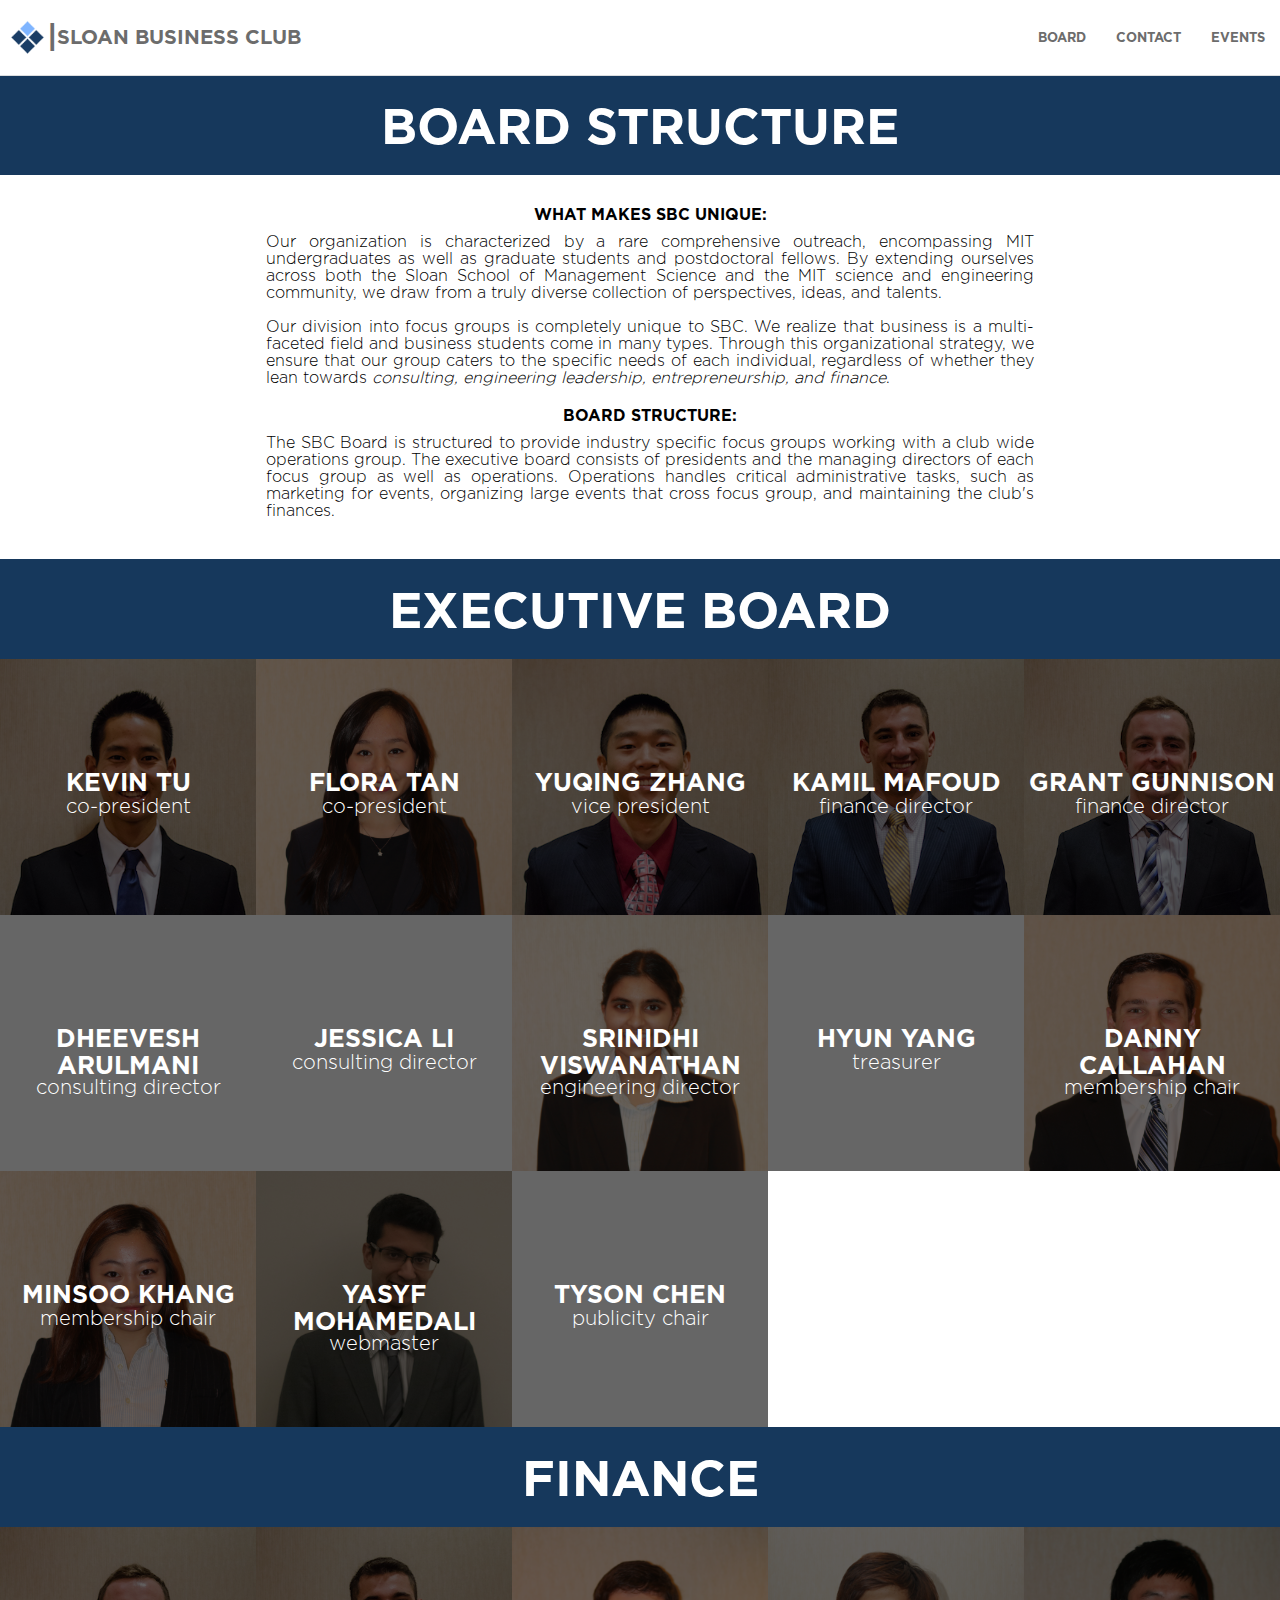
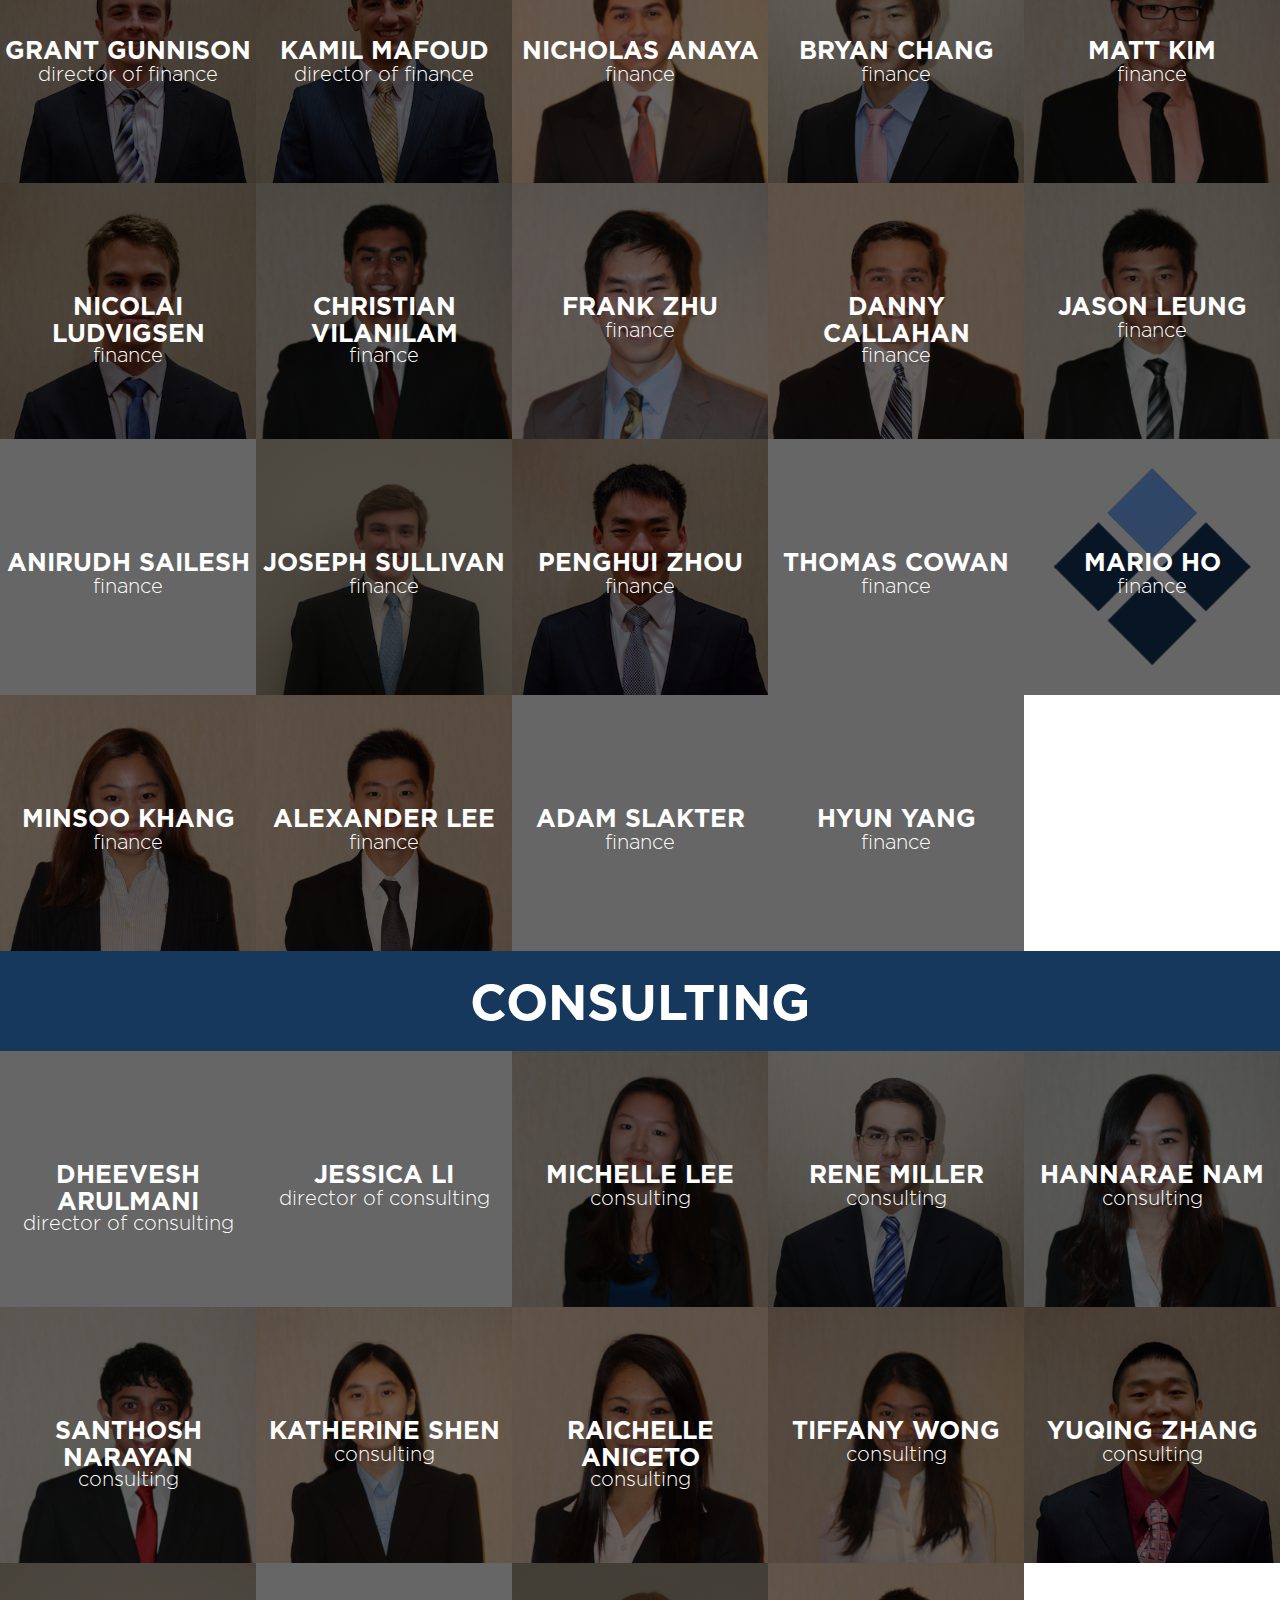
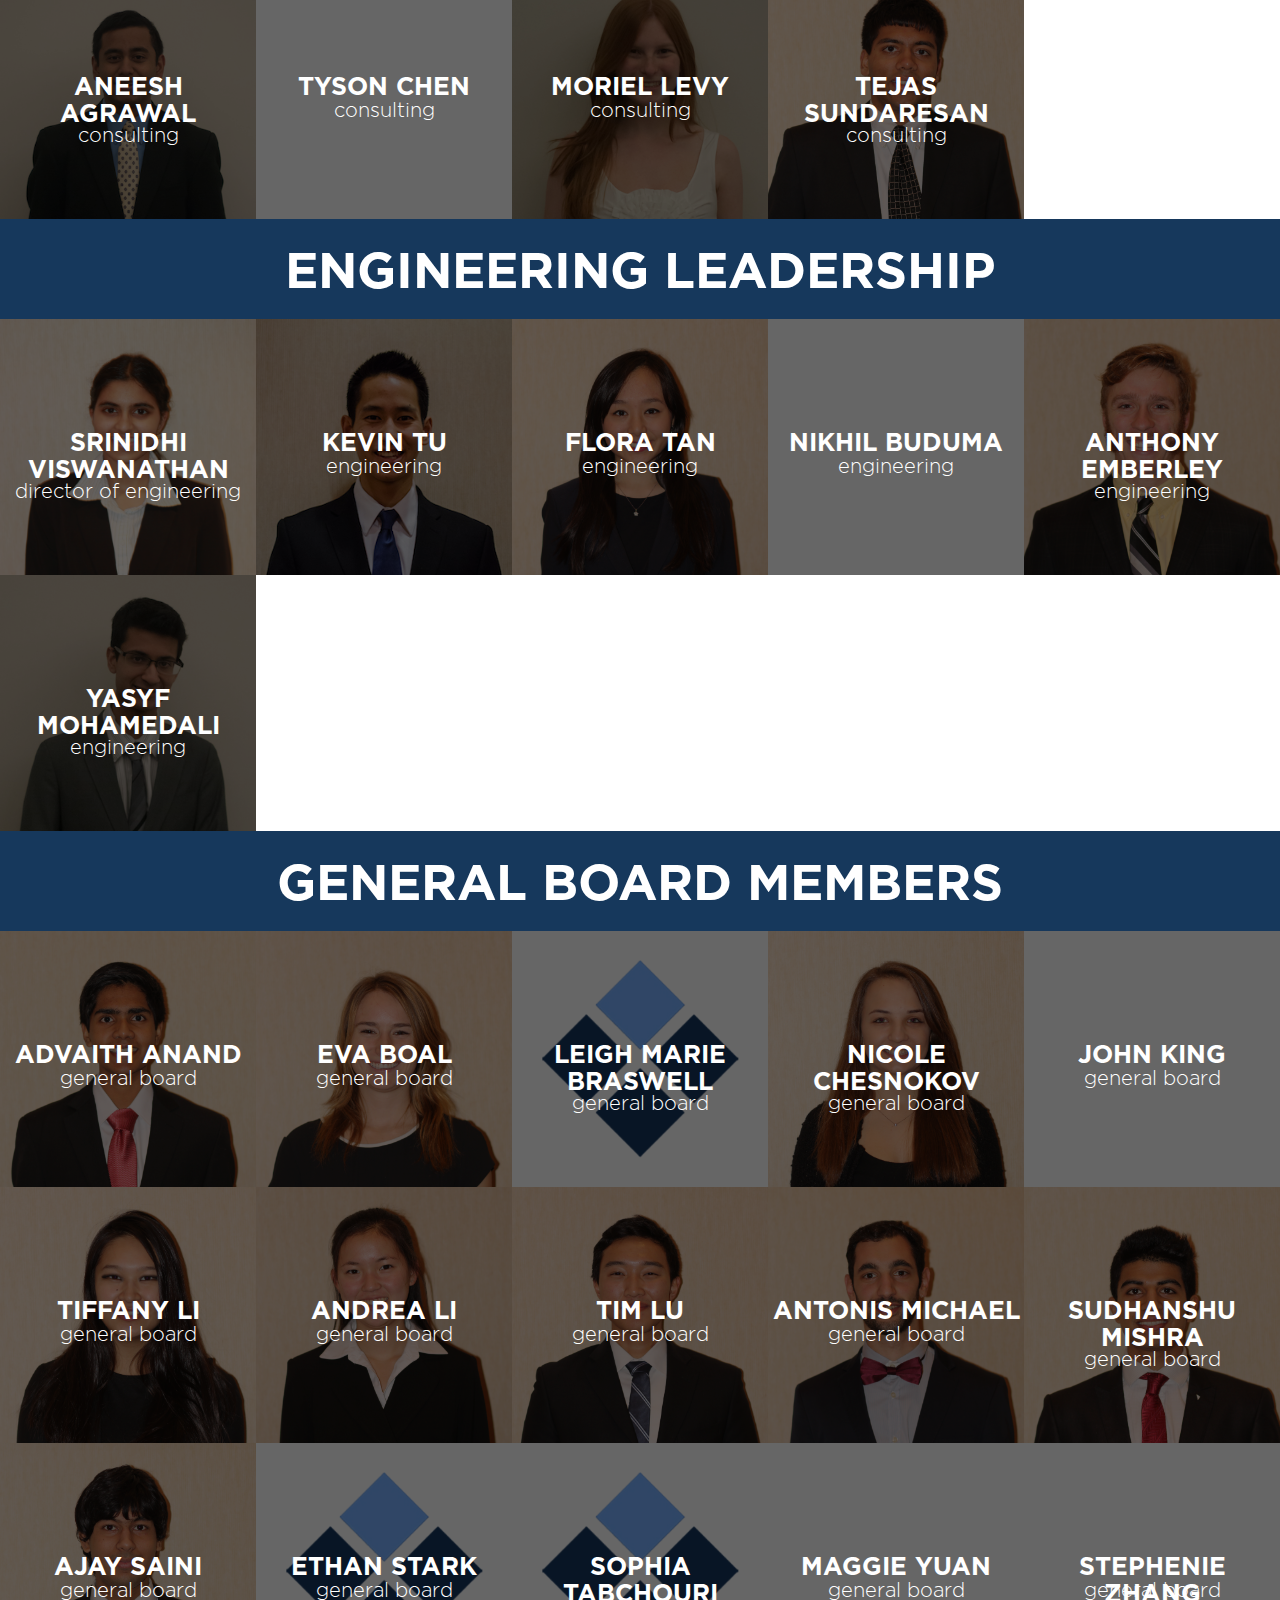
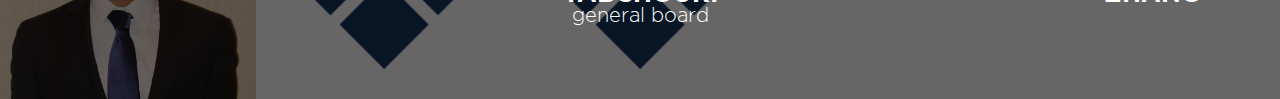
==== board.html @ e45f5803 "initial commit of static website" ====
<html>
  <head>
    <title>mitsbc | Board</title>
    <link rel="stylesheet" type="text/css" href="resources/css/all.css" />
    <link rel="stylesheet" type="text/css" href="resources/css/board.css" />
    <script src="resources/js/jquery-1.11.0.min.js" type="text/javascript"></script>
    <script src="resources/js/jquery.easing.1.3.js" type="text/javascript"></script>
    <script src="resources/js/freewall.js" type="text/javascript"></script>
    <script src="resources/js/index.js" type="text/javascript"></script>
  </head>
  <body>
    <div class="navbar">
      <div class="navbar-left">
        <div class="navbar-logo">
          <a href="index.html" class="home-nav-link"><img id="logo" src="resources/media/logo/SBC-Logo-Light-Square.png"/></a>
        </div>
        <div class="navbar-title" class="home-nav-link">
          <a href="index.html" class="home-nav-link"><div class="navbar-tall">|</div>SLOAN BUSINESS CLUB</a>
        </div>
      </div>
      <div class="navbar-right">
        <div class="nav-link">
          <a href="events.html">EVENTS</a>
        </div>
        <div class="nav-link">
          <a href="index.html" class="contact-nav-link-redirect">CONTACT</a>
        </div>
        <div class="nav-link">
          <a href="#">BOARD</a>
        </div>
      </div>
    </div>
  
    <div class="board">
      <div class="board-content">
        <div class="board-section"> <!-- BEGIN BOARD SECION -->
          <div class="board-section-header">
            BOARD STRUCTURE
          </div>
          <div class="board-overview">
            <div class="board-overview-container">
              <div class="board-overview-content">
                WHAT MAKES SBC UNIQUE: 
                <div class="board-overview-text">                    
                  Our organization is characterized by a rare comprehensive outreach, encompassing MIT undergraduates as well as graduate students and postdoctoral fellows. By extending ourselves across both the Sloan School of Management Science and the MIT science and engineering community, we draw from a truly diverse collection of perspectives, ideas, and talents. <br><br>

                  Our division into focus groups is completely unique to SBC. We realize that business is a multi-faceted field and business students come in many types. Through this organizational strategy, we ensure that our group caters to the specific needs of each individual, regardless of whether they lean towards <i>consulting, engineering leadership, entrepreneurship, and finance</i>.
                </div>
              </div>
              <div class="board-overview-content">
                BOARD STRUCTURE:
                <div class="board-overview-text">
                  The SBC Board is structured to provide industry specific focus groups working with a club wide operations group. The executive board consists of presidents and the managing directors of each focus group as well as operations. Operations handles critical administrative tasks, such as marketing for events, organizing large events that cross focus group, and maintaining the club's finances.
                </div>
              </div>
              <div class="board-overview-left">
                
              </div>
              <div class="board-overview-right">
                
              </div>              
            </div>
          </div>
        </div> <!-- END BOARD SECION -->

        <div class="board-section"> <!-- BEGIN BOARD SECION [EXEC]-->
          <div class="board-section-header">
            EXECUTIVE BOARD
          </div>
          <div class="board-section-pictures section1">
            <div class="exec-photo photo-s1-1">
              <div class="dark-overlay"></div>
              <div class="exec-name">
                KEVIN TU
              </div>
              <div class="exec-position">
                co-president
              </div>
            </div>
            <div class="exec-photo photo-s1-2">
              <div class="dark-overlay"></div>
              <div class="exec-name">
                FLORA TAN
              </div>
              <div class="exec-position">
                co-president
              </div>
            </div>
            <div class="exec-photo photo-s1-3">
              <div class="dark-overlay"></div>
              <div class="exec-name">
                YUQING ZHANG
              </div>
              <div class="exec-position">
                vice president
              </div>
            </div>
            <div class="exec-photo photo-s1-4">
              <div class="dark-overlay"></div>
              <div class="exec-name">
                KAMIL MAFOUD
              </div>
              <div class="exec-position">
                finance director
              </div>
            </div>
            <div class="exec-photo photo-s1-5">
              <div class="dark-overlay"></div>
              <div class="exec-name">
                GRANT GUNNISON
              </div>
              <div class="exec-position">
                finance director
              </div>
            </div>
            <div class="exec-photo photo-s1-6">
              <div class="dark-overlay"></div>
              <div class="exec-name">
                DHEEVESH ARULMANI
              </div>
              <div class="exec-position exec-position-long">
                consulting director
              </div>
            </div>
            <div class="exec-photo photo-s1-7">
              <div class="dark-overlay"></div>
              <div class="exec-name">
                JESSICA LI
              </div>
              <div class="exec-position">
                consulting director
              </div>
            </div>
            <div class="exec-photo photo-s1-8">
              <div class="dark-overlay"></div>
              <div class="exec-name">
                SRINIDHI VISWANATHAN
              </div>
              <div class="exec-position exec-position-long">
                engineering director
              </div>
            </div>
            <div class="exec-photo photo-s1-9">
              <div class="dark-overlay"></div>
              <div class="exec-name">
                HYUN YANG
              </div>
              <div class="exec-position">
                treasurer
              </div>
            </div>
            <div class="exec-photo photo-s1-10">
              <div class="dark-overlay"></div>
              <div class="exec-name">
                DANNY CALLAHAN
              </div>
              <div class="exec-position exec-position-long">
                membership chair
              </div>
            </div>
            <div class="exec-photo photo-s1-11">
              <div class="dark-overlay"></div>
              <div class="exec-name">
                MINSOO KHANG
              </div>
              <div class="exec-position">
                membership chair
              </div>
            </div>
            <div class="exec-photo photo-s1-12">
              <div class="dark-overlay"></div>
              <div class="exec-name">
                YASYF MOHAMEDALI
              </div>
              <div class="exec-position exec-position-long">
                webmaster
              </div>
            </div>
            <div class="exec-photo photo-s1-13">
              <div class="dark-overlay"></div>
              <div class="exec-name">
                TYSON CHEN
              </div>
              <div class="exec-position">
                publicity chair
              </div>
            </div>
          </div>
        </div> <!-- END BOARD SECION [EXEC]-->

        <div class="board-section"> <!-- BEGIN BOARD SECION [FINANCE]-->
          <div class="board-section-header">
            FINANCE
          </div>
          <div class="board-section-pictures section2">
            <div class="exec-photo photo-s2-1">
              <div class="dark-overlay"></div>
              <div class="exec-name">
                GRANT GUNNISON
              </div>
              <div class="exec-position">
                director of finance
              </div>
            </div>
            <div class="exec-photo photo-s2-2">
              <div class="dark-overlay"></div>
              <div class="exec-name">
                KAMIL MAFOUD
              </div>
              <div class="exec-position">
                director of finance
              </div>
            </div>
            <div class="exec-photo photo-s2-3">
              <div class="dark-overlay"></div>
              <div class="exec-name">
                NICHOLAS ANAYA
              </div>
              <div class="exec-position">
                finance
              </div>
            </div>
            <div class="exec-photo photo-s2-4">
              <div class="dark-overlay"></div>
              <div class="exec-name">
                BRYAN CHANG
              </div>
              <div class="exec-position">
                finance
              </div>
            </div>
            <div class="exec-photo photo-s2-5">
              <div class="dark-overlay"></div>
              <div class="exec-name">
                MATT KIM
              </div>
              <div class="exec-position">
                finance
              </div>
            </div>
            <div class="exec-photo photo-s2-6">
              <div class="dark-overlay"></div>
              <div class="exec-name">
                NICOLAI LUDVIGSEN
              </div>
              <div class="exec-position exec-position-long">
                finance
              </div>
            </div>
            <div class="exec-photo photo-s2-7">
              <div class="dark-overlay"></div>
              <div class="exec-name">
                CHRISTIAN VILANILAM
              </div>
              <div class="exec-position exec-position-long">
                finance
              </div>
            </div>
            <div class="exec-photo photo-s2-8">
              <div class="dark-overlay"></div>
              <div class="exec-name">
                FRANK ZHU
              </div>
              <div class="exec-position">
                finance
              </div>
            </div>
            <div class="exec-photo photo-s2-9">
              <div class="dark-overlay"></div>
              <div class="exec-name">
                DANNY CALLAHAN
              </div>
              <div class="exec-position exec-position-long">
                finance
              </div>
            </div>
            <div class="exec-photo photo-s2-10">
              <div class="dark-overlay"></div>
              <div class="exec-name">
                JASON LEUNG
              </div>
              <div class="exec-position">
                finance
              </div>
            </div>
            <div class="exec-photo photo-s2-11">
              <div class="dark-overlay"></div>
              <div class="exec-name">
                ANIRUDH SAILESH
              </div>
              <div class="exec-position">
                finance
              </div>
            </div>
            <div class="exec-photo photo-s2-12">
              <div class="dark-overlay"></div>
              <div class="exec-name">
                JOSEPH SULLIVAN
              </div>
              <div class="exec-position">
                finance
              </div>
            </div>
            <div class="exec-photo photo-s2-13">
              <div class="dark-overlay"></div>
              <div class="exec-name">
                PENGHUI ZHOU
              </div>
              <div class="exec-position">
                finance
              </div>
            </div>
            <div class="exec-photo photo-s2-14">
              <div class="dark-overlay"></div>
              <div class="exec-name">
                THOMAS COWAN
              </div>
              <div class="exec-position">
                finance
              </div>
            </div>
            <div class="exec-photo photo-s2-15">
              <div class="dark-overlay"></div>
              <div class="exec-name">
                MARIO HO
              </div>
              <div class="exec-position">
                finance
              </div>
            </div>
            <div class="exec-photo photo-s2-16">
              <div class="dark-overlay"></div>
              <div class="exec-name">
                MINSOO KHANG
              </div>
              <div class="exec-position">
                finance
              </div>
            </div>
            <div class="exec-photo photo-s2-17">
              <div class="dark-overlay"></div>
              <div class="exec-name">
                ALEXANDER LEE
              </div>
              <div class="exec-position">
                finance
              </div>
            </div>
            <div class="exec-photo photo-s2-18">
              <div class="dark-overlay"></div>
              <div class="exec-name">
                ADAM SLAKTER
              </div>
              <div class="exec-position">
                finance
              </div>
            </div>
            <div class="exec-photo photo-s2-19">
              <div class="dark-overlay"></div>
              <div class="exec-name">
                HYUN YANG
              </div>
              <div class="exec-position">
                finance
              </div>
            </div>

          </div>
        </div> <!-- END BOARD SECION [FINANCE]-->

        <div class="board-section"> <!-- BEGIN BOARD SECION [CONSULTING]-->
          <div class="board-section-header">
            CONSULTING
          </div>
          <div class="board-section-pictures section3">
            <div class="exec-photo photo-s3-1">
              <div class="dark-overlay"></div>
              <div class="exec-name">
                DHEEVESH ARULMANI
              </div>
              <div class="exec-position exec-position-long">
                director of consulting
              </div>
            </div>
            <div class="exec-photo photo-s3-2">
              <div class="dark-overlay"></div>
              <div class="exec-name">
                JESSICA LI
              </div>
              <div class="exec-position">
                director of consulting
              </div>
            </div>
            <div class="exec-photo photo-s3-3">
              <div class="dark-overlay"></div>
              <div class="exec-name">
                MICHELLE LEE
              </div>
              <div class="exec-position">
                consulting
              </div>
            </div>
            <div class="exec-photo photo-s3-4">
              <div class="dark-overlay"></div>
              <div class="exec-name">
                RENE MILLER
              </div>
              <div class="exec-position">
                consulting
              </div>
            </div>
            <div class="exec-photo photo-s3-5">
              <div class="dark-overlay"></div>
              <div class="exec-name">
                HANNARAE NAM
              </div>
              <div class="exec-position">
                consulting
              </div>
            </div>
            <div class="exec-photo photo-s3-6">
              <div class="dark-overlay"></div>
              <div class="exec-name">
                SANTHOSH NARAYAN
              </div>
              <div class="exec-position exec-position-long">
                consulting
              </div>
            </div>
            <div class="exec-photo photo-s3-7">
              <div class="dark-overlay"></div>
              <div class="exec-name">
                KATHERINE SHEN
              </div>
              <div class="exec-position">
                consulting
              </div>
            </div>
            <div class="exec-photo photo-s3-8">
              <div class="dark-overlay"></div>
              <div class="exec-name">
                RAICHELLE ANICETO
              </div>
              <div class="exec-position exec-position-long">
                consulting
              </div>
            </div>
            <div class="exec-photo photo-s3-9">
              <div class="dark-overlay"></div>
              <div class="exec-name">
                TIFFANY WONG
              </div>
              <div class="exec-position">
                consulting
              </div>
            </div>
            <div class="exec-photo photo-s3-10">
              <div class="dark-overlay"></div>
              <div class="exec-name">
                YUQING ZHANG
              </div>
              <div class="exec-position">
                consulting
              </div>
            </div>
            <div class="exec-photo photo-s3-11">
              <div class="dark-overlay"></div>
              <div class="exec-name">
                ANEESH AGRAWAL
              </div>
              <div class="exec-position exec-position-long">
                consulting
              </div>
            </div>
            <div class="exec-photo photo-s3-12">
              <div class="dark-overlay"></div>
              <div class="exec-name">
                TYSON CHEN
              </div>
              <div class="exec-position">
                consulting
              </div>
            </div>
            <div class="exec-photo photo-s3-13">
              <div class="dark-overlay"></div>
              <div class="exec-name">
                MORIEL LEVY
              </div>
              <div class="exec-position">
                consulting
              </div>
            </div>
            <div class="exec-photo photo-s3-14">
              <div class="dark-overlay"></div>
              <div class="exec-name">
                TEJAS SUNDARESAN
              </div>
              <div class="exec-position exec-position-long">
                consulting
              </div>
            </div>
          </div>
        </div> <!-- END BOARD SECION [CONSULTING]-->

        <div class="board-section"> <!-- BEGIN BOARD SECION [ENGINEERING]-->
          <div class="board-section-header">
            ENGINEERING LEADERSHIP
          </div>
          <div class="board-section-pictures section4">
            <div class="exec-photo photo-s4-1">
              <div class="dark-overlay"></div>
              <div class="exec-name">
                SRINIDHI VISWANATHAN
              </div>
              <div class="exec-position exec-position-long">
                director of engineering
              </div>
            </div>
            <div class="exec-photo photo-s4-2">
              <div class="dark-overlay"></div>
              <div class="exec-name">
                KEVIN TU
              </div>
              <div class="exec-position">
                engineering
              </div>
            </div>
            <div class="exec-photo photo-s4-3">
              <div class="dark-overlay"></div>
              <div class="exec-name">
                FLORA TAN
              </div>
              <div class="exec-position">
                engineering
              </div>
            </div>
            <div class="exec-photo photo-s4-4">
              <div class="dark-overlay"></div>
              <div class="exec-name">
                NIKHIL BUDUMA
              </div>
              <div class="exec-position">
                engineering
              </div>
            </div>
            <div class="exec-photo photo-s4-5">
              <div class="dark-overlay"></div>
              <div class="exec-name">
                ANTHONY EMBERLEY
              </div>
              <div class="exec-position exec-position-long">
                engineering
              </div>
            </div>
            <div class="exec-photo photo-s4-6">
              <div class="dark-overlay"></div>
              <div class="exec-name">
                YASYF MOHAMEDALI
              </div>
              <div class="exec-position exec-position-long">
                engineering
              </div>
            </div>
          </div>
        </div> <!-- END BOARD SECION [ENGINEERING]-->

        <div class="board-section"> <!-- BEGIN BOARD SECION [FRESHMEN]-->
          <div class="board-section-header">
            GENERAL BOARD MEMBERS
          </div>
          <div class="board-section-pictures section5">
            <div class="exec-photo photo-s5-1">
              <div class="dark-overlay"></div>
              <div class="exec-name">
                ADVAITH ANAND
              </div>
              <div class="exec-position">
                general board
              </div>
            </div>
            <div class="exec-photo photo-s5-2">
              <div class="dark-overlay"></div>
              <div class="exec-name">
                EVA BOAL
              </div>
              <div class="exec-position">
                general board
              </div>
            </div>
            <div class="exec-photo photo-s5-3">
              <div class="dark-overlay"></div>
              <div class="exec-name">
                LEIGH MARIE BRASWELL
              </div>
              <div class="exec-position exec-position-long">
                general board
              </div>
            </div>
            <div class="exec-photo photo-s5-4">
              <div class="dark-overlay"></div>
              <div class="exec-name">
                NICOLE CHESNOKOV
              </div>
              <div class="exec-position exec-position-long">
                general board
              </div>
            </div>
            <div class="exec-photo photo-s5-5">
              <div class="dark-overlay"></div>
              <div class="exec-name">
                JOHN KING
              </div>
              <div class="exec-position">
                general board
              </div>
            </div>
            <div class="exec-photo photo-s5-6">
              <div class="dark-overlay"></div>
              <div class="exec-name">
                TIFFANY LI
              </div>
              <div class="exec-position">
                general board
              </div>
            </div>
            <div class="exec-photo photo-s5-7">
              <div class="dark-overlay"></div>
              <div class="exec-name">
                ANDREA LI
              </div>
              <div class="exec-position">
                general board
              </div>
            </div>
            <div class="exec-photo photo-s5-8">
              <div class="dark-overlay"></div>
              <div class="exec-name">
                TIM LU
              </div>
              <div class="exec-position">
                general board
              </div>
            </div>
            <div class="exec-photo photo-s5-9">
              <div class="dark-overlay"></div>
              <div class="exec-name">
                ANTONIS MICHAEL
              </div>
              <div class="exec-position">
                general board
              </div>
            </div>
            <div class="exec-photo photo-s5-10">
              <div class="dark-overlay"></div>
              <div class="exec-name">
                SUDHANSHU MISHRA
              </div>
              <div class="exec-position exec-position-long">
                general board
              </div>
            </div>
            <div class="exec-photo photo-s5-11">
              <div class="dark-overlay"></div>
              <div class="exec-name">
                AJAY SAINI
              </div>
              <div class="exec-position">
                general board
              </div>
            </div>
            <div class="exec-photo photo-s5-12">
              <div class="dark-overlay"></div>
              <div class="exec-name">
                ETHAN STARK
              </div>
              <div class="exec-position">
                general board
              </div>
            </div>
            <div class="exec-photo photo-s5-13">
              <div class="dark-overlay"></div>
              <div class="exec-name">
                SOPHIA TABCHOURI
              </div>
              <div class="exec-position exec-position-long">
                general board
              </div>
            </div>
            <div class="exec-photo photo-s5-14">
              <div class="dark-overlay"></div>
              <div class="exec-name">
                MAGGIE YUAN
              </div>
              <div class="exec-position">
                general board
              </div>
            </div>
            <div class="exec-photo photo-s5-15">
              <div class="dark-overlay"></div>
              <div class="exec-name">
                STEPHENIE ZHANG
              </div>
              <div class="exec-position">
                general board
              </div>
            </div>
          </div>
        </div> <!-- END BOARD SECION [FRESHMEN]-->

      </div>
    </div>

    <script type = "text/javascript">
      var wall1 = new freewall("div.section1");
      wall1.reset({
        selector: '.exec-photo',
        animate: true,
        cellW: 250,
        cellH: 250,
        gutterX: 0,
        gutterY: 0,
        onResize: function() {
          wall1.refresh();
        }
      });
      wall1.fitWidth();
      
      var wall2 = new freewall("div.section2");
      wall2.reset({
        selector: '.exec-photo',
        animate: true,
        cellW: 250,
        cellH: 250,
        gutterX: 0,
        gutterY: 0,
        onResize: function() {
          wall2.refresh();
        }
      });
      wall2.fitWidth();

      var wall3 = new freewall("div.section3");
      wall3.reset({
        selector: '.exec-photo',
        animate: true,
        cellW: 250,
        cellH: 250,
        gutterX: 0,
        gutterY: 0,
        onResize: function() {
          wall3.refresh();
        }
      });
      wall3.fitWidth();

      var wall4 = new freewall("div.section4");
      wall4.reset({
        selector: '.exec-photo',
        animate: true,
        cellW: 250,
        cellH: 250,
        gutterX: 0,
        gutterY: 0,
        onResize: function() {
          wall4.refresh();
        }
      });
      wall4.fitWidth();

      var wall5 = new freewall("div.section5");
      wall5.reset({
        selector: '.exec-photo',
        animate: true,
        cellW: 250,
        cellH: 250,
        gutterX: 0,
        gutterY: 0,
        onResize: function() {
          wall5.refresh();
        }
      });
      wall5.fitWidth();

      // for scroll bar appear;
      $(window).trigger("resize");
    </script>

  </body>
</html>
---- resources/css/all.css ----
@font-face {
  font-family: Gotham-Bold;
  src: url("../fonts/Gotham/GothamHTF-Bold.otf") format("opentype");
}
@font-face {
  font-family: Gotham-Light;
  src: url("../fonts/Gotham/GothamHTF-Light.otf") format("opentype");
}
@font-face {
  font-family: Gotham-Thin;
  src: url("../fonts/Gotham/GothamHTF-Thin.otf") format("opentype");
}
@font-face {
  font-family: Raleway;
  font-style: normal;
  font-weight: 100;
  src: local('Raleway Thin'), local('Raleway-Thin'), url(http://themes.googleusercontent.com/static/fonts/raleway/v7/RJMlAoFXXQEzZoMSUteGWLO3LdcAZYWl9Si6vvxL-qU.woff) format('woff');
}

body {
  margin: 0;
  padding: 0;
  font-family: 'Gotham-Bold';
}

a {
  text-decoration: none;
}

div.navbar {
  position: fixed;
  height: 75px;
  width: 100%;
  min-width: 700px;

  background-color: #fff;
  opacity: 0.95;

  border-bottom: 1px solid #E6E6E6;

  z-index: 100;
}
div.navbar-logo {
  height: 60px;
  float: left;
  box-sizing: border-box;
  padding-top: 20px;
  padding-right: 10px;
  padding-left: 10px;
}
#logo{
  height: 35px;
}
div.navbar-title {
  height: 60px;
  float: left;
  font-size: 20px;
  padding-top: 25px;
}

div.navbar-title a {
  color: #656565;
}
div.navbar-tall {
  float:left;
  font-size: 30px;
  margin-top: -6px;
  margin-left: -8px;
}
div.nav-link {
  height: 75px;
  float: right;
  padding: 37.5px 15px 0px 15px;
  margin-top: -7.5px;
  font-size:13px;
}
div.nav-link a {
  color: #656565;
}
div.nav-link a:hover {
  opacity: 0.7
}


/* FONT DECLARATIONS */ 
div.home-subtext, div.welcome-subtext, div.exec-position, div.board-overview-text, div.announcement-content{
  font-family: 'Gotham-Light'
}
---- resources/css/board.css ----
div.board {
	position: relative;
  height: 100%;
  width: 100%;
  min-width: 700px;
/*  background-image: url('../media/images/temp_background1.jpg');
  background-size: cover;*/
}
div.board-content {
	position: relative;
	padding-top: 75px;

}
div.board-left{
	float:left;
	width:100%;
}
div.board-right{
	position: fixed;
	float:left;
	right:0px;
	width: 25%;
	background-color: #E6E6E6;
	height: 100%;
	min-width: 300px;
	opacity: 0.8;
	display:none;
}

div.board-section-header {
	height: 100px;
	width: 100%;
	text-align: center;
	background-color: #16385C;
	color:white;
	line-height: 100px;
	font-size: 50px;
}

div.board-section-pictures {
	width: 100%;
}

div.board-overview {
  color:black;
	width: 100%;
	padding: 0px;
}

div.board-overview-container{
  position: relative;
  padding-top: 20px;
  padding-bottom: 30px;
}

div.board-overview-left{
	width: 50%;
}
div.board-overview-right{
	width:50%;
  left:50%;
}
div.board-overview-content{
  position: relative;
	padding:10px;
  width:60%;
  left:20%;
  text-align: center;
}

div.board-overview-text{
	padding-top: 10px;
  text-align: justify;
}





div.exec-photo {
  width: 250px;
  height: 250px;
  background-size: cover;
  background-size: auto auto no-repeat;

  color: #CCCCCC;
  cursor: pointer;
  float: left;
}

div.dark-overlay {
  position: relative;
  width: 100%;
  height: 100%;
  background-color: #000000;
  opacity: 0.6;
}

div.exec-name {
  position: absolute;
  font-size: 25px;
  width: 250px;
  text-align: center;
  left: 50%;
  top: 42.5%;
  margin-left: -125px;
  color:white;
  margin-top: 0px;
}

div.exec-position {
  position: absolute;
  font-size: 20px;
  width: 250px;
  text-align: center;
  left: 50%;
  top: 57%;
  margin-left: -125px;
  color:white;
  margin-top: -10px;
}
div.exec-position-long{
	margin-top: 15px;
}



/* SECTION 1 [EXEC] */
div.photo-s1-1 {
  background-image: url("../media/board-photos/kevintu.jpg");
}
div.photo-s1-2 {
  background-image: url("../media/board-photos/floratan.jpg");
}
div.photo-s1-3 {
  background-image: url("../media/board-photos/yuqingzhang.jpg");
}
div.photo-s1-4 {
  background-image: url("../media/board-photos/kamilmafoud.jpg");
}
div.photo-s1-5 {
  background-image: url("../media/board-photos/grantgunnison.jpg");
}
div.photo-s1-6 {
  background-image: url("../media/board-photos/dheevesharulmani.jpg");
}
div.photo-s1-7 {
  background-image: url("../media/board-photos/jessicali.jpg");
}
div.photo-s1-8 {
  background-image: url("../media/board-photos/srinidhiviswanathan.png");
}
div.photo-s1-9 {
  background-image: url("../media/board-photos/hyunyang.jpg");
}
div.photo-s1-10 {
  background-image: url("../media/board-photos/dannycallahan.jpg");
}
div.photo-s1-11 {
  background-image: url("../media/board-photos/minsookhang.jpg");
}
div.photo-s1-12 {
  background-image: url("../media/board-photos/yasyfmohamedali.jpg");
}
div.photo-s1-13 {
  background-image: url("../media/board-photos/tysonchen.jpg");
}

/* SECTION 2 [FINANCE] */
div.photo-s2-1 {
  background-image: url("../media/board-photos/grantgunnison.jpg");
}
div.photo-s2-2 {
  background-image: url("../media/board-photos/kamilmafoud.jpg");
}
div.photo-s2-3 {
  background-image: url("../media/board-photos/nicholasanaya.png");
}
div.photo-s2-4 {
  background-image: url("../media/board-photos/bryanchang.png");
}
div.photo-s2-5 {
  background-image: url("../media/board-photos/mattkim.png");
}
div.photo-s2-6 {
  background-image: url("../media/board-photos/nicolailudvigsen.jpg");
}
div.photo-s2-7 {
  background-image: url("../media/board-photos/christianvilanilam.png");
}
div.photo-s2-8 {
  background-image: url("../media/board-photos/frankzhu.png");
}
div.photo-s2-9 {
  background-image: url("../media/board-photos/dannycallahan.jpg");
}
div.photo-s2-10 {
  background-image: url("../media/board-photos/jasonleung.png");
}
div.photo-s2-11 {
  background-image: url("../media/board-photos/anirudhsailesh.jpg");
}
div.photo-s2-12 {
  background-image: url("../media/board-photos/josephsullivan.jpg");
}
div.photo-s2-13 {
  background-image: url("../media/board-photos/penghuizhou.jpg");
}
div.photo-s2-14 {
  background-image: url("../media/board-photos/thomascowan.jpg");
}
div.photo-s2-15 {
  /* background-image: url("../media/board-photos/marioho.jpg"); */
  background-image: url("../media/board-photos/placeholder.png");
}
div.photo-s2-16 {
  background-image: url("../media/board-photos/minsookhang.jpg");
}
div.photo-s2-17 {
  background-image: url("../media/board-photos/alexanderlee.jpg");
}
div.photo-s2-18 {
  background-image: url("../media/board-photos/adamslakter.jpg");
}
div.photo-s2-19 {
  background-image: url("../media/board-photos/hyunyang.jpg");
}

/* SECTION 3 [CONSULTING] */
div.photo-s3-1 {
  background-image: url("../media/board-photos/dheevesharulmani.jpg");
}
div.photo-s3-2 {
  background-image: url("../media/board-photos/jessicali.jpg");
}
div.photo-s3-3 {
  background-image: url("../media/board-photos/michellelee.png");
}
div.photo-s3-4 {
  background-image: url("../media/board-photos/renemiller.png");
}
div.photo-s3-5 {
  background-image: url("../media/board-photos/hannaraenam.png");
}
div.photo-s3-6 {
  background-image: url("../media/board-photos/santhoshnarayan.png");
}
div.photo-s3-7 {
  background-image: url("../media/board-photos/katherineshen.png");
}
div.photo-s3-8 {
  background-image: url("../media/board-photos/raichelleaniceto.jpg");
}
div.photo-s3-9 {
  background-image: url("../media/board-photos/tiffanywong.png");
}
div.photo-s3-10 {
  background-image: url("../media/board-photos/yuqingzhang.jpg");
}
div.photo-s3-11 {
  background-image: url("../media/board-photos/aneeshagrawal.jpg");
}
div.photo-s3-12 {
  background-image: url("../media/board-photos/tysonchen.jpg");
}
div.photo-s3-13 {
  background-image: url("../media/board-photos/moriellevy.jpg");
}
div.photo-s3-14 {
  background-image: url("../media/board-photos/tejassundaresan.jpg");
}

/* SECTION 4 [ENGINEERING] */
div.photo-s4-1 {
  background-image: url("../media/board-photos/srinidhiviswanathan.png");
}
div.photo-s4-2 {
  background-image: url("../media/board-photos/kevintu.jpg");
}
div.photo-s4-3 {
  background-image: url("../media/board-photos/floratan.jpg");
}
div.photo-s4-4 {
  background-image: url("../media/board-photos/nikhilbuduma.jpg");
}
div.photo-s4-5 {
  background-image: url("../media/board-photos/anthonyemberley.jpg");
}
div.photo-s4-6 {
  background-image: url("../media/board-photos/yasyfmohamedali.jpg");
}

/* SECTION 5 [FRESHMEN] */
div.photo-s5-1 {
  background-image: url("../media/board-photos/advaithanand.jpg");
}
div.photo-s5-2 {
  background-image: url("../media/board-photos/evaboal.jpg");
}
div.photo-s5-3 {
  /* background-image: url("../media/board-photos/leighmariebraswell.jpg"); */
  background-image: url("../media/board-photos/placeholder.png");

}
div.photo-s5-4 {
  background-image: url("../media/board-photos/nicolechesnokov.jpg");
}
div.photo-s5-5 {
  background-image: url("../media/board-photos/johnking.jpg");
}
div.photo-s5-6 {
  background-image: url("../media/board-photos/tiffanyli.jpg");
}
div.photo-s5-7 {
  background-image: url("../media/board-photos/andreali.jpg");
}
div.photo-s5-8 {
  background-image: url("../media/board-photos/timlu.jpg");
}
div.photo-s5-9 {
  background-image: url("../media/board-photos/antonismichael.jpg");
}
div.photo-s5-10 {
  background-image: url("../media/board-photos/sudhanshumishra.jpg");
}
div.photo-s5-11 {
  background-image: url("../media/board-photos/ajaysaini.jpg");
}
div.photo-s5-12 {
  /* background-image: url("../media/board-photos/ethanstark.jpg"); */
  background-image: url("../media/board-photos/placeholder.png");

}
div.photo-s5-13 {
	/* background-image: url("../media/board-photos/sophiatabchouri.jpg"); */  
	background-image: url("../media/board-photos/placeholder.png");

}
div.photo-s5-14 {
  background-image: url("../media/board-photos/maggieyuan.jpg");
}
div.photo-s5-15 {
  background-image: url("../media/board-photos/stepheniezhang.jpg");
}
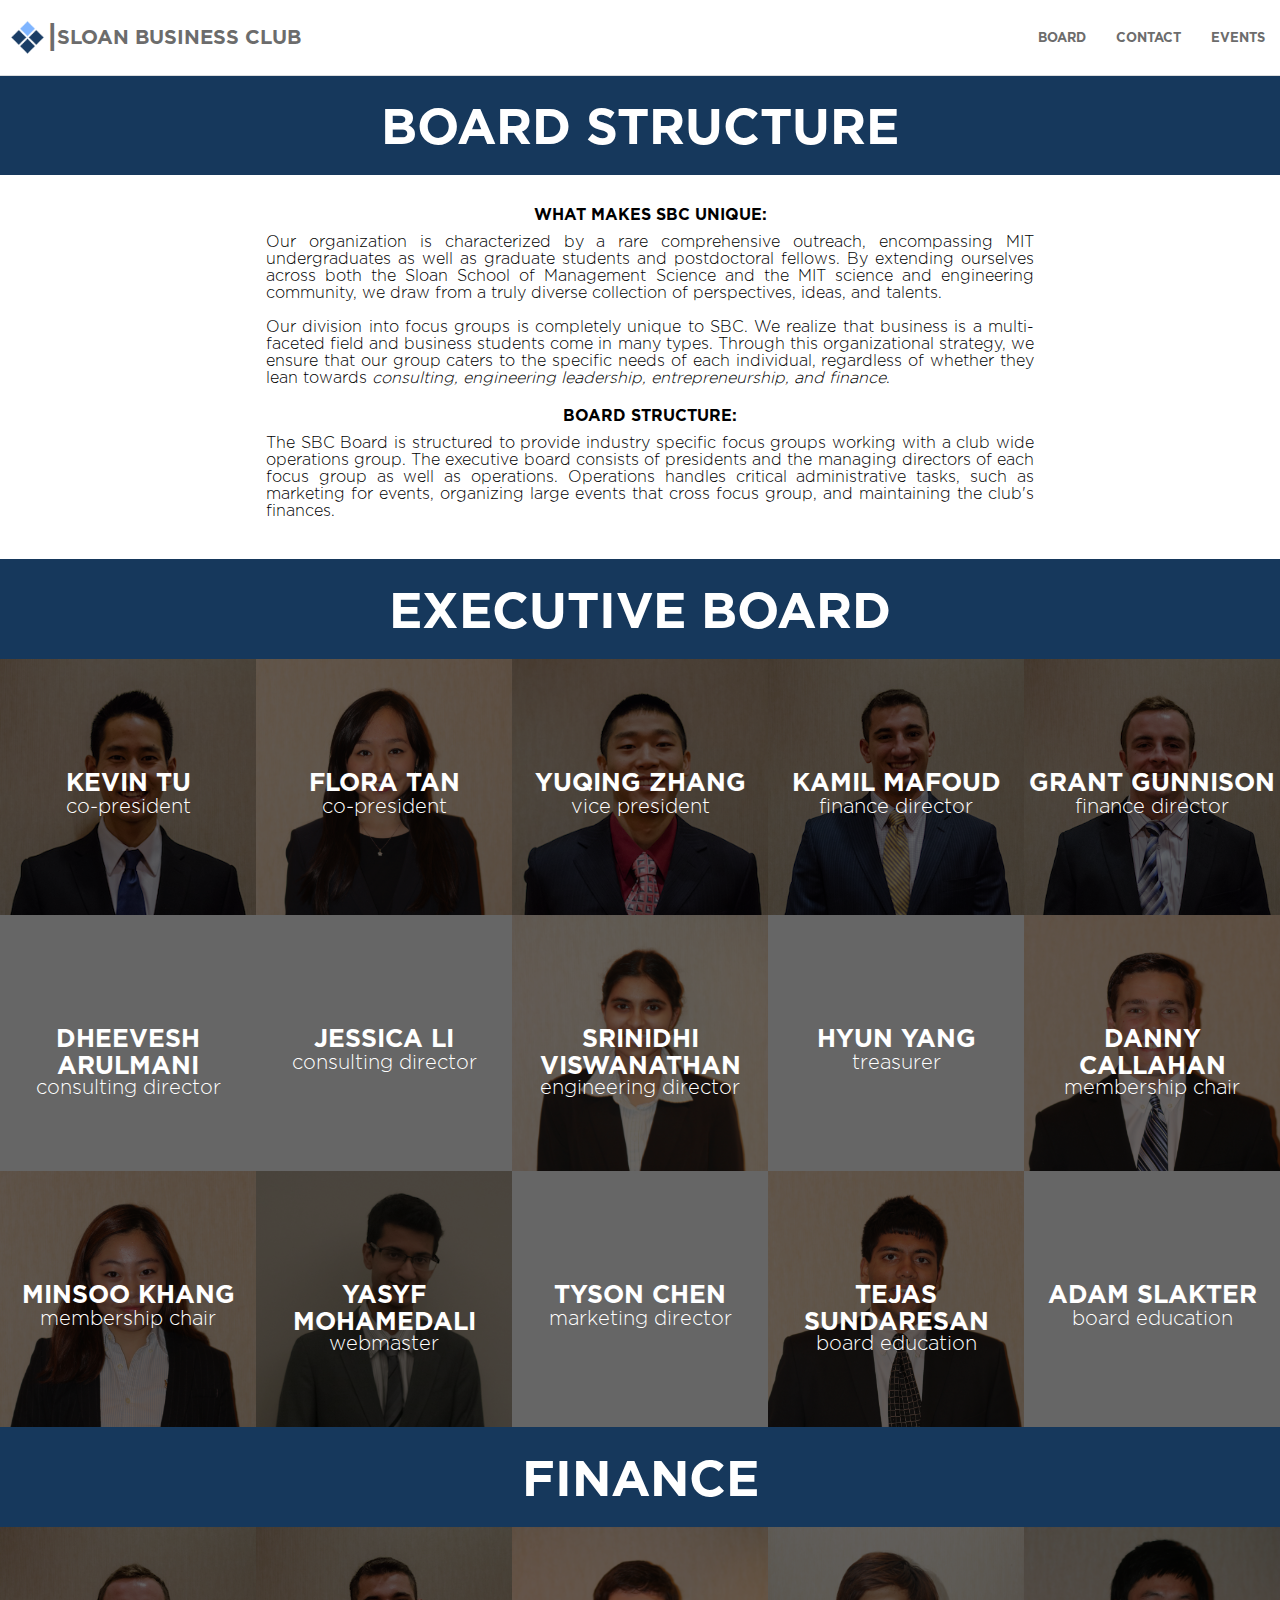
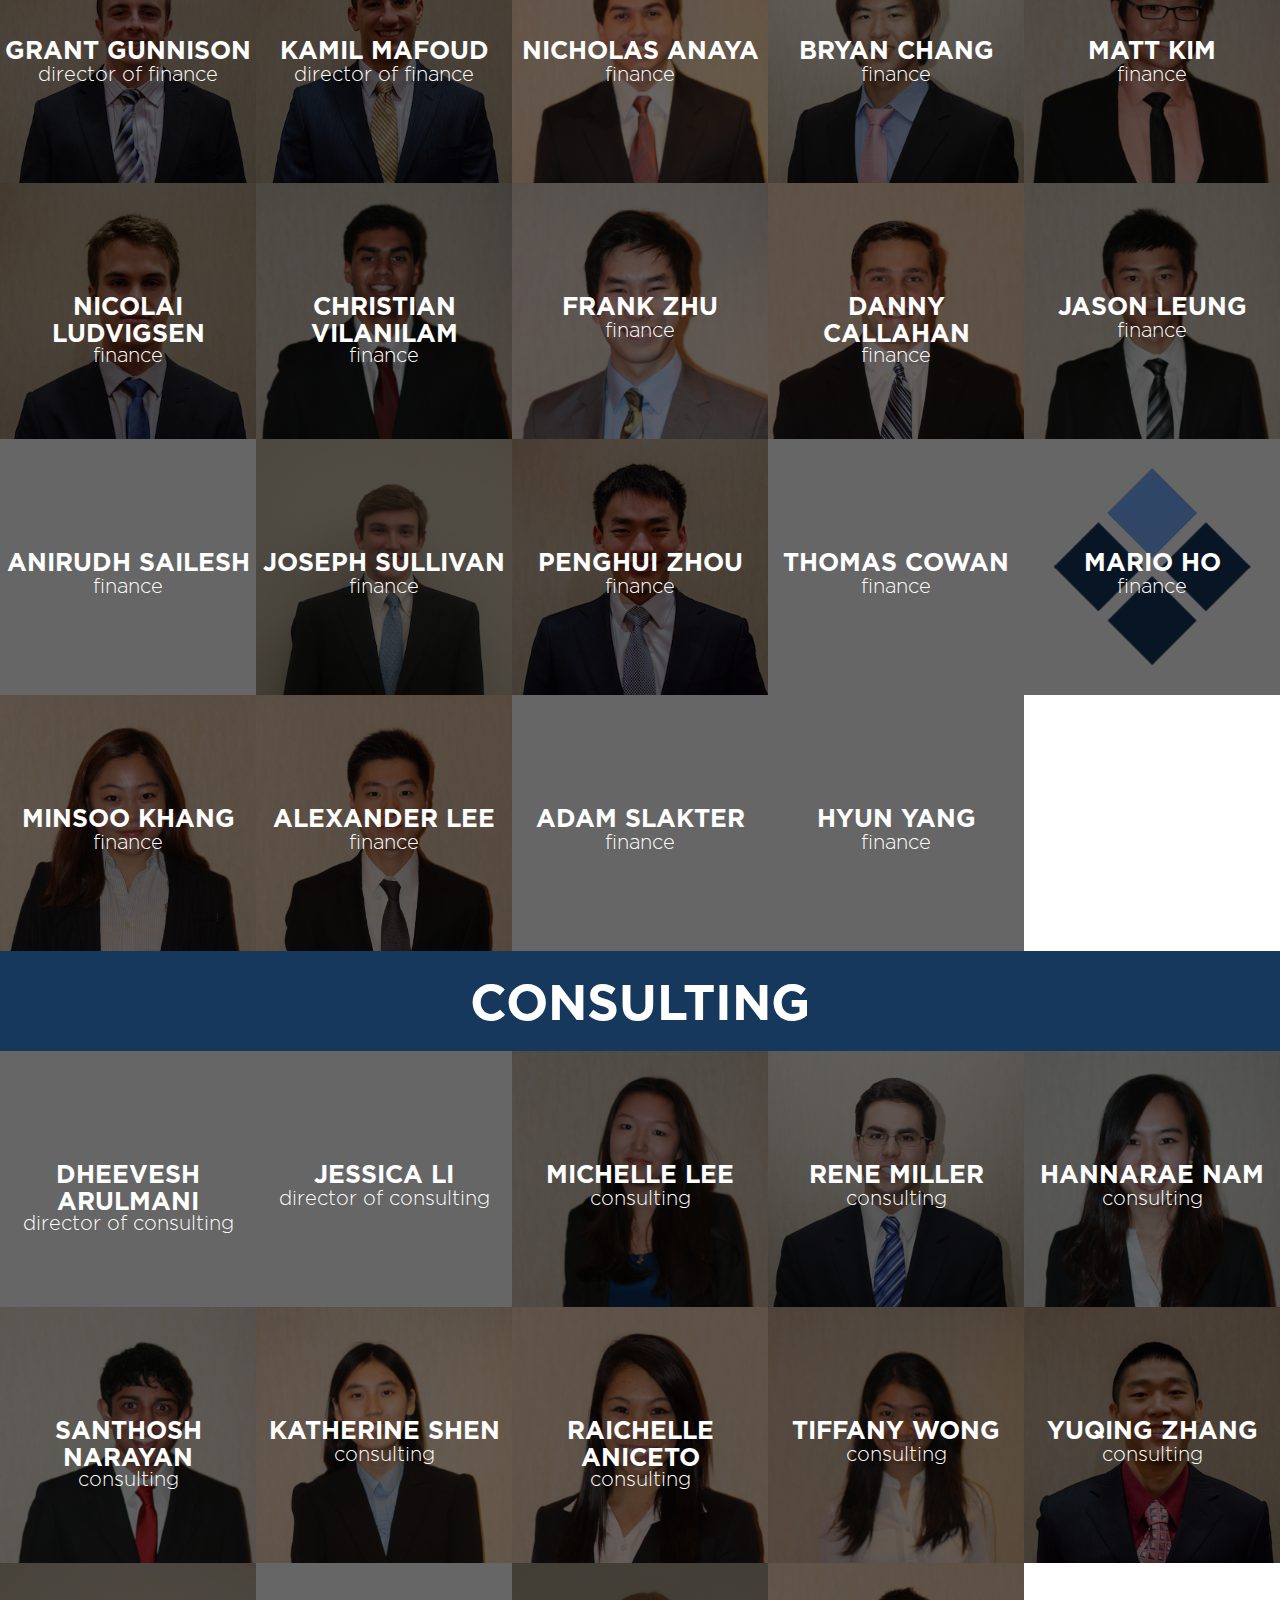
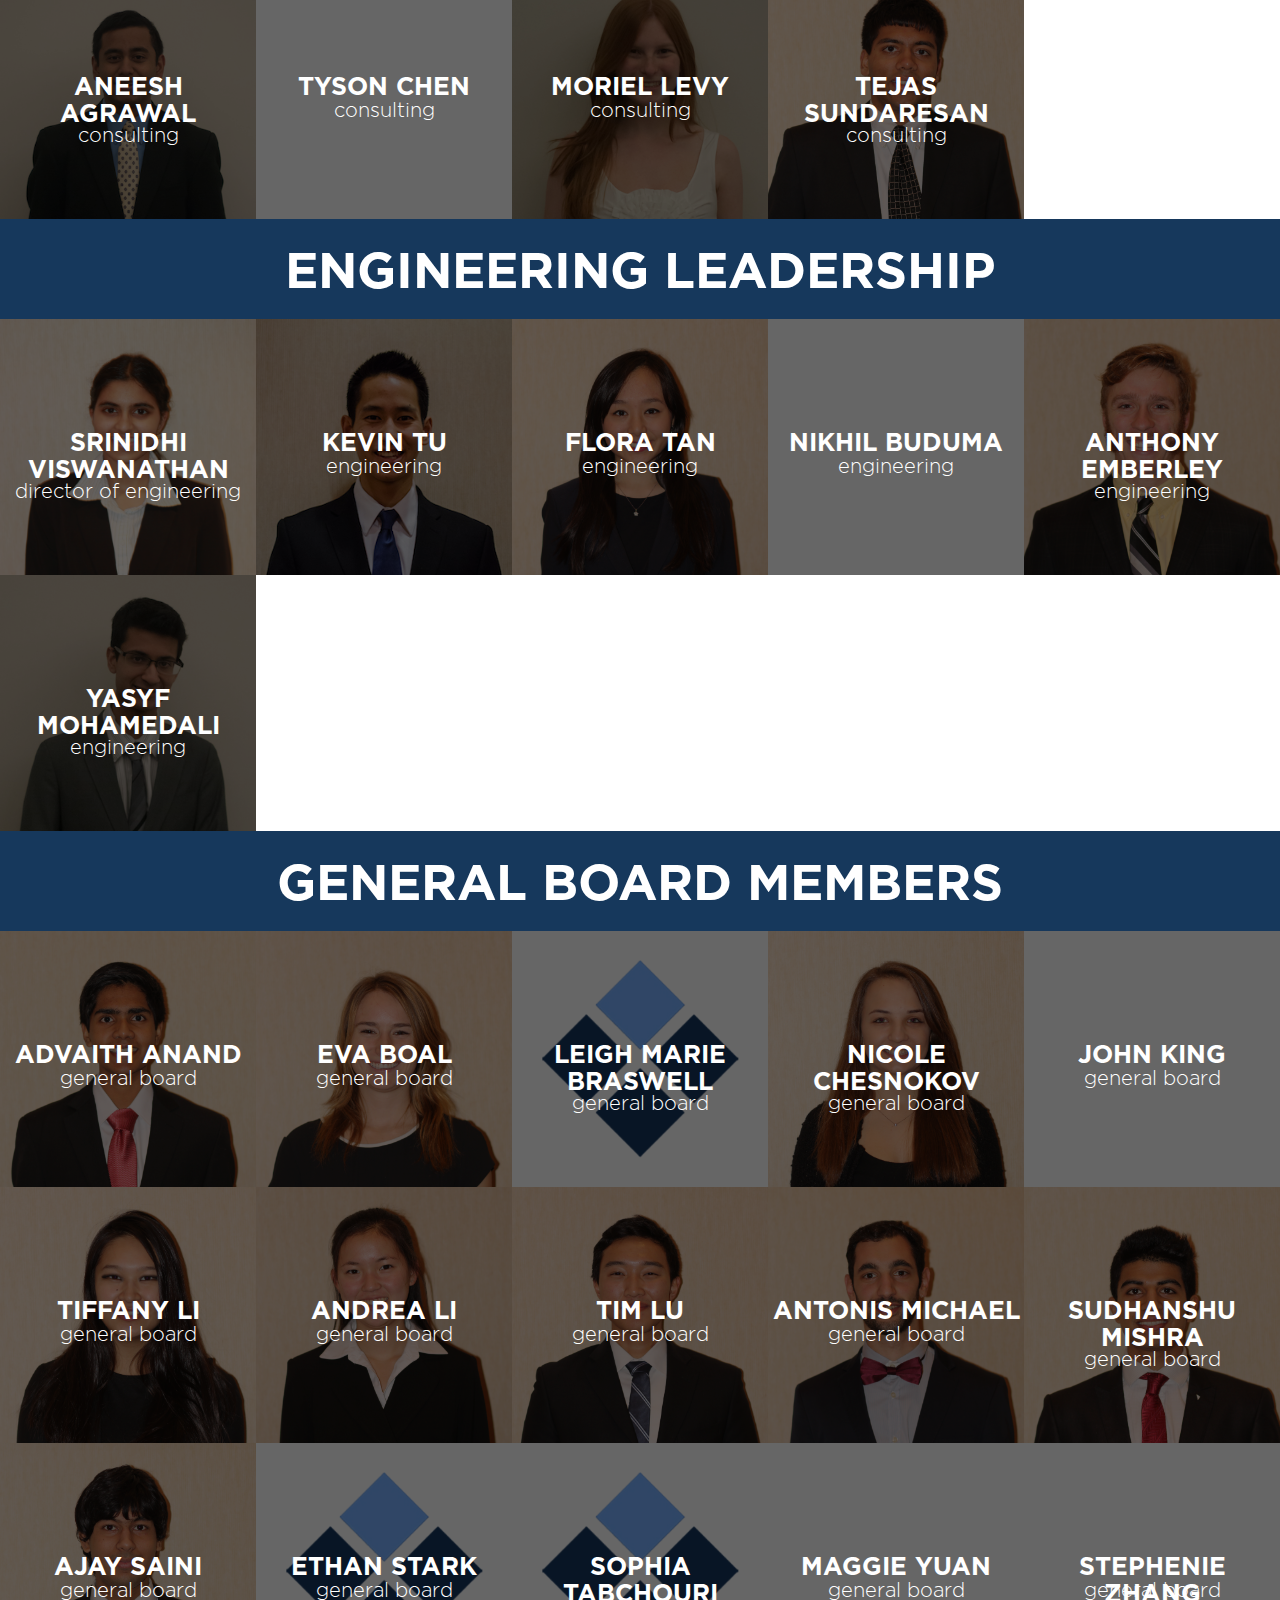
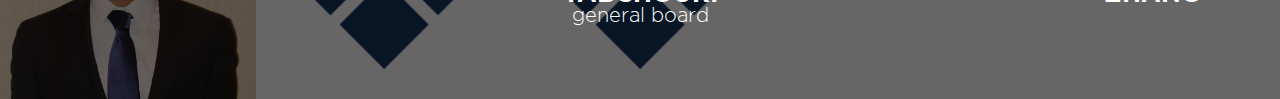
==== commit 4534ccd3: "updated board positions" ====
--- a/board.html
+++ b/board.html
@@ -182,7 +182,25 @@
                 TYSON CHEN
               </div>
               <div class="exec-position">
-                publicity chair
+                marketing director
+              </div>
+            </div>
+            <div class="exec-photo photo-s1-14">
+              <div class="dark-overlay"></div>
+              <div class="exec-name">
+                TEJAS SUNDARESAN
+              </div>
+              <div class="exec-position exec-position-long">
+                board education
+              </div>
+            </div>
+            <div class="exec-photo photo-s1-15">
+              <div class="dark-overlay"></div>
+              <div class="exec-name">
+                ADAM SLAKTER
+              </div>
+              <div class="exec-position">
+                board education
               </div>
             </div>
           </div>
--- a/resources/css/all.css
+++ b/resources/css/all.css
@@ -80,9 +80,12 @@
 div.nav-link a:hover {
   opacity: 0.7
 }
-
+div.page-content {
+  width: 100%;
+  margin-top: 75px;
+}
 
 /* FONT DECLARATIONS */ 
-div.home-subtext, div.welcome-subtext, div.exec-position, div.board-overview-text, div.announcement-content{
+div.home-subtext, div.welcome-subtext, div.exec-position, div.board-overview-text, div.announcement-content, div.form-description, div.section-body {
   font-family: 'Gotham-Light'
 }--- a/resources/css/board.css
+++ b/resources/css/board.css
@@ -165,6 +165,12 @@
 div.photo-s1-13 {
   background-image: url("../media/board-photos/tysonchen.jpg");
 }
+div.photo-s1-14 {
+  background-image: url("../media/board-photos/tejassundaresan.jpg");
+}
+div.photo-s1-15 {
+  background-image: url("../media/board-photos/adamslakter.jpg");
+}
 
 /* SECTION 2 [FINANCE] */
 div.photo-s2-1 {
